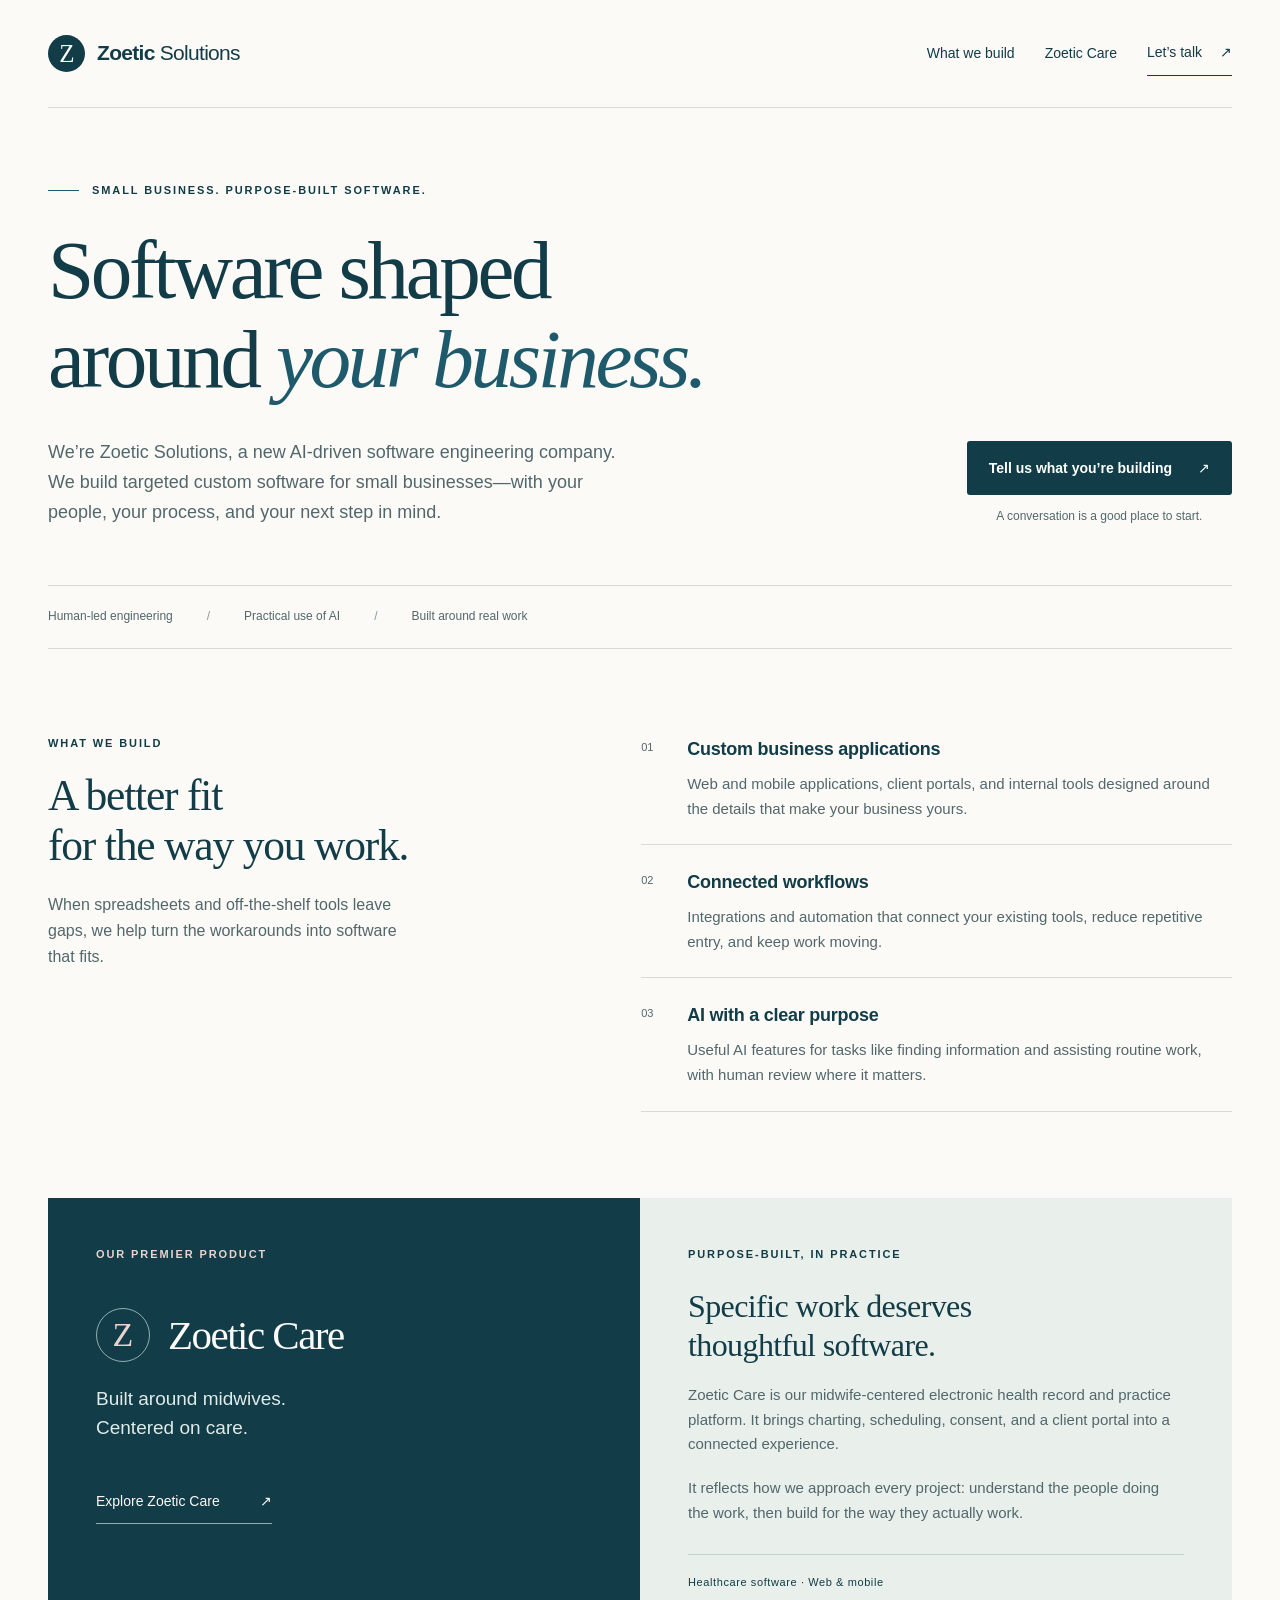
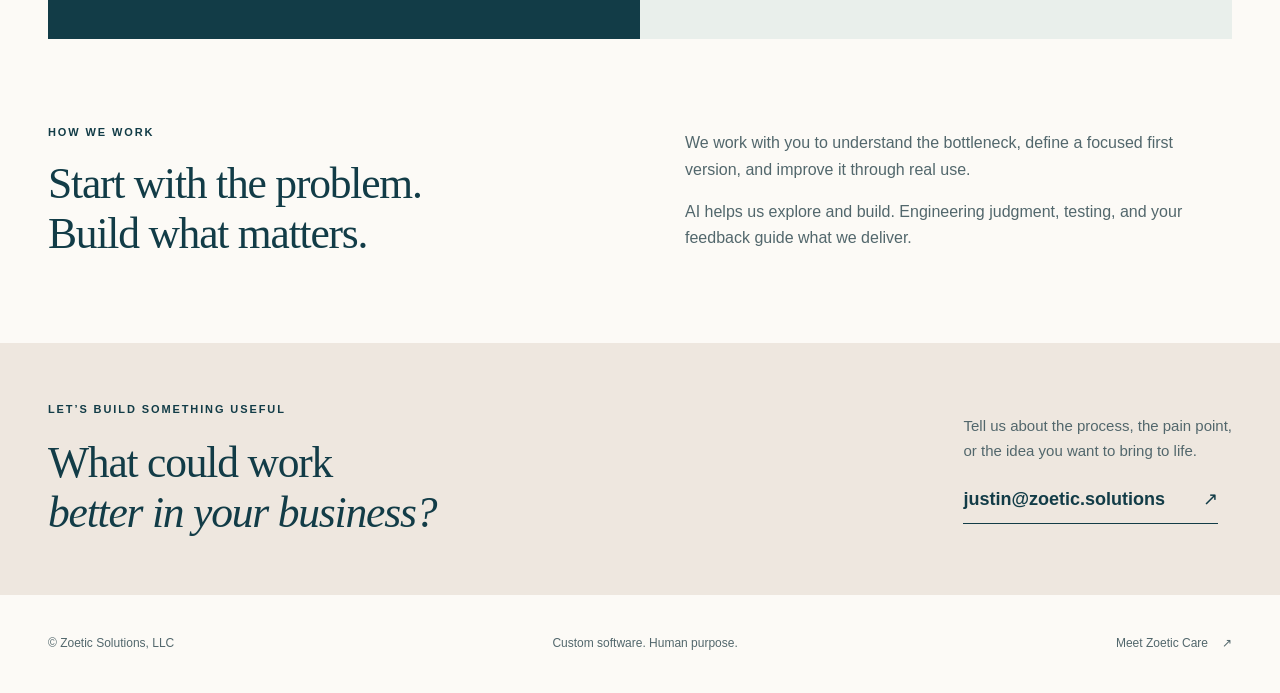
==== index.html @ 2886ff0d "feat: launch Zoetic Solutions company website" ====
<!doctype html>
<html lang="en">
  <head>
    <meta charset="utf-8">
    <meta name="viewport" content="width=device-width, initial-scale=1">
    <meta name="theme-color" content="#123c47">
    <title>Zoetic Solutions | Custom software for small businesses</title>
    <meta name="description" content="Zoetic Solutions is an AI-driven software engineering company building targeted custom software for small businesses. Makers of Zoetic Care, our premier product.">
    <meta property="og:type" content="website">
    <meta property="og:title" content="Zoetic Solutions — Software shaped around your business.">
    <meta property="og:description" content="AI-driven software engineering for small businesses. Purpose-built applications, workflow automation, and practical AI. Makers of Zoetic Care.">
    <meta property="og:url" content="https://zoetic.solutions/">
    <link rel="canonical" href="https://zoetic.solutions/">
    <link rel="icon" href="/favicon.svg" type="image/svg+xml">
    <link rel="stylesheet" href="/styles.css">
  </head>
  <body>
    <a class="skip-link" href="#main">Skip to content</a>
    <header class="site-header wrap">
      <a class="brand" href="/" aria-label="Zoetic Solutions home">
        <span class="brand-mark" aria-hidden="true">Z</span>
        <span>Zoetic <span class="brand-light">Solutions</span></span>
      </a>
      <nav aria-label="Main navigation">
        <a href="#services">What we build</a>
        <a href="#zoetic-care">Zoetic Care</a>
        <a class="nav-contact" href="#contact">Let’s talk <span aria-hidden="true">↗</span></a>
      </nav>
    </header>
    <main id="main">
      <section class="hero wrap" aria-labelledby="hero-title">
        <p class="eyebrow"><span class="small-rule" aria-hidden="true"></span> Small business. Purpose-built software.</p>
        <h1 id="hero-title">Software shaped<br>around <em>your business.</em></h1>
        <div class="hero-bottom">
          <p class="hero-copy">We’re Zoetic Solutions, a new AI-driven software engineering company. We build targeted custom software for small businesses—with your people, your process, and your next step in mind.</p>
          <div class="hero-action">
            <a class="button" href="mailto:justin@zoetic.solutions?subject=Project%20inquiry">Tell us what you’re building <span aria-hidden="true">↗</span></a>
            <span class="action-note">A conversation is a good place to start.</span>
          </div>
        </div>
        <div class="principles" aria-label="Our approach">
          <span>Human-led engineering</span>
          <span>Practical use of AI</span>
          <span>Built around real work</span>
        </div>
      </section>

      <section class="services wrap" id="services" aria-labelledby="services-title">
        <div class="section-intro">
          <p class="eyebrow">What we build</p>
          <h2 id="services-title">A better fit<br> for the way you work.</h2>
          <p>When spreadsheets and off-the-shelf tools leave gaps, we help turn the workarounds into software that fits.</p>
        </div>
        <div class="service-list">
          <article class="service">
            <span class="service-index" aria-hidden="true">01</span>
            <div><h3>Custom business applications</h3><p>Web and mobile applications, client portals, and internal tools designed around the details that make your business yours.</p></div>
          </article>
          <article class="service">
            <span class="service-index" aria-hidden="true">02</span>
            <div><h3>Connected workflows</h3><p>Integrations and automation that connect your existing tools, reduce repetitive entry, and keep work moving.</p></div>
          </article>
          <article class="service">
            <span class="service-index" aria-hidden="true">03</span>
            <div><h3>AI with a clear purpose</h3><p>Useful AI features for tasks like finding information and assisting routine work, with human review where it matters.</p></div>
          </article>
        </div>
      </section>

      <section class="product wrap" id="zoetic-care" aria-labelledby="product-title">
        <div class="product-identity">
          <p class="eyebrow">Our premier product</p>
          <div class="care-wordmark"><span class="care-mark" aria-hidden="true">Z</span><h2 id="product-title">Zoetic Care</h2></div>
          <p class="product-tagline">Built around midwives.<br>Centered on care.</p>
          <a class="product-link" href="https://zoetic.care/">Explore Zoetic Care <span aria-hidden="true">↗</span></a>
        </div>
        <div class="product-story">
          <p class="eyebrow">Purpose-built, in practice</p>
          <h3>Specific work deserves<br>thoughtful software.</h3>
          <p>Zoetic Care is our midwife-centered electronic health record and practice platform. It brings charting, scheduling, consent, and a client portal into a connected experience.</p>
          <p>It reflects how we approach every project: understand the people doing the work, then build for the way they actually work.</p>
          <span class="product-category">Healthcare software · Web &amp; mobile</span>
        </div>
      </section>

      <section class="approach wrap" aria-labelledby="approach-title">
        <div><p class="eyebrow">How we work</p><h2 id="approach-title">Start with the problem.<br>Build what matters.</h2></div>
        <div class="approach-copy"><p>We work with you to understand the bottleneck, define a focused first version, and improve it through real use.</p><p>AI helps us explore and build. Engineering judgment, testing, and your feedback guide what we deliver.</p></div>
      </section>

      <section class="contact" id="contact" aria-labelledby="contact-title">
        <div class="wrap contact-inner">
          <div><p class="eyebrow">Let’s build something useful</p><h2 id="contact-title">What could work<br><em>better in your business?</em></h2></div>
          <div class="contact-action"><p>Tell us about the process, the pain point,<br>or the idea you want to bring to life.</p><a href="mailto:justin@zoetic.solutions?subject=Custom%20software%20for%20my%20business">justin@zoetic.solutions <span aria-hidden="true">↗</span></a></div>
        </div>
      </section>
    </main>
    <footer class="wrap site-footer"><span>© Zoetic Solutions, LLC</span><span>Custom software. Human purpose.</span><a href="https://zoetic.care/">Meet Zoetic Care <span aria-hidden="true">↗</span></a></footer>
  </body>
</html>
---- styles.css ----
:root {
  color-scheme: light;
  --paper: #fcfaf6;
  --ink: #123c47;
  --muted: #52676c;
  --teal: #1e5a6b;
  --line: #d7dcd7;
  --soft: #e9efeb;
  --blush: #e9d3cf;
  --serif: "Iowan Old Style", "Palatino Linotype", Palatino, Georgia, serif;
  --sans: -apple-system, BlinkMacSystemFont, "Segoe UI", Helvetica, Arial, sans-serif;
}
* { box-sizing: border-box; }
html { scroll-padding-top: 24px; }
body { margin: 0; background: var(--paper); color: var(--ink); font: 17px/1.65 var(--sans); }
a { color: inherit; text-underline-offset: 5px; }
a:hover { text-decoration-thickness: 2px; }
a:focus-visible { outline: 3px solid #bc7c46; outline-offset: 6px; }
h1, h2, h3, p { margin: 0; }
h1, h2 { font-family: var(--serif); font-weight: 400; }
em { font-weight: 400; }
.wrap { width: min(1184px, calc(100% - 96px)); margin-inline: auto; }
.skip-link { position: absolute; top: -100px; left: 24px; padding: 12px 20px; z-index: 20; background: var(--ink); color: white; }
.skip-link:focus { top: 16px; }
.site-header { display: flex; justify-content: space-between; align-items: center; gap: 24px; min-height: 108px; border-bottom: 1px solid var(--line); }
.brand { display: inline-flex; align-items: center; gap: 12px; text-decoration: none; font-size: 21px; font-weight: 650; letter-spacing: -.7px; white-space: nowrap; min-height: 44px; }
.brand-light { font-weight: 400; }
.brand-mark { display: grid; place-items: center; width: 37px; height: 37px; background: var(--ink); color: var(--paper); border-radius: 50%; font: 25px var(--serif); }
nav { display: flex; align-items: center; gap: 30px; font-size: 14px; font-weight: 500; }
nav a { display: inline-flex; align-items: center; min-height: 44px; text-decoration: none; }
nav a:hover { text-decoration: underline; }
.nav-contact { gap: 18px; border-bottom: 1px solid var(--ink); }
.hero { padding-top: 74px; }
.eyebrow { font-size: 11px; line-height: 1.5; letter-spacing: 1.9px; text-transform: uppercase; font-weight: 650; }
.hero > .eyebrow { display: flex; align-items: center; gap: 13px; }
.small-rule { width: 31px; height: 1px; background: var(--teal); }
h1 { margin-top: 27px; font-size: clamp(52px, 6.5vw, 86px); line-height: 1.08; letter-spacing: -3.4px; }
h1 em { color: var(--teal); }
.hero-bottom { display: flex; justify-content: space-between; align-items: end; gap: 52px; margin-top: 33px; }
.hero-copy { max-width: 588px; color: var(--muted); font-size: 18px; }
.hero-action { flex-shrink: 0; display: flex; flex-direction: column; gap: 12px; }
.button { display: inline-flex; justify-content: space-between; align-items: center; gap: 26px; min-height: 54px; padding: 14px 22px; background: var(--ink); color: white; text-decoration: none; font-size: 14px; font-weight: 550; border-radius: 3px; }
.button:hover { background: var(--teal); }
.action-note { font-size: 12px; color: var(--muted); text-align: center; }
.principles { margin-top: 58px; padding: 21px 0; display: flex; gap: 34px; border-top: 1px solid var(--line); border-bottom: 1px solid var(--line); font-size: 12px; color: var(--muted); }
.principles span + span::before { content: "/"; margin-right: 34px; color: #8b9997; }
.services { display: grid; grid-template-columns: .92fr 1.08fr; gap: 90px; padding-block: 86px; }
h2 { font-size: clamp(32px, 3.4vw, 44px); line-height: 1.15; letter-spacing: -1.2px; }
.section-intro h2, .approach h2 { margin-top: 18px; }
.section-intro > p:last-child { color: var(--muted); margin-top: 22px; max-width: 350px; font-size: 16px; }
.service { display: grid; grid-template-columns: 29px 1fr; gap: 17px; padding-block: 23px; border-bottom: 1px solid var(--line); }
.service:first-child { padding-top: 0; }
.service-index { padding-top: 3px; font-size: 11px; color: var(--muted); font-variant-numeric: tabular-nums; }
.service h3 { font-size: 18px; font-weight: 550; letter-spacing: -.25px; }
.service p { margin-top: 7px; color: var(--muted); font-size: 15px; }
.product { display: grid; grid-template-columns: 1fr 1fr; }
.product-identity { padding: 48px; background: var(--ink); color: var(--paper); display: flex; flex-direction: column; align-items: flex-start; }
.product-identity > .eyebrow { color: var(--blush); }
.care-wordmark { display: flex; align-items: center; gap: 18px; margin-top: 46px; }
.care-mark { width: 54px; height: 54px; border: 1px solid #90afb3; border-radius: 50%; display: grid; place-items: center; color: var(--blush); font: 34px var(--serif); }
.care-wordmark h2 { font-size: clamp(34px, 3.2vw, 44px); letter-spacing: -1.5px; }
.product-tagline { margin-top: 23px; font-size: 19px; line-height: 1.5; color: #dfebe9; }
.product-link { margin-top: 38px; display: inline-flex; align-items: center; gap: 40px; min-height: 44px; text-decoration: none; border-bottom: 1px solid #90afb3; font-size: 14px; }
.product-link:hover { color: var(--blush); }
.product-story { padding: 48px; background: var(--soft); }
.product-story h3 { font: 32px/1.2 var(--serif); margin-top: 25px; letter-spacing: -.6px; }
.product-story > p:not(.eyebrow) { color: var(--muted); font-size: 15px; margin-top: 19px; }
.product-category { display: block; margin-top: 28px; padding-top: 18px; border-top: 1px solid #c5d2cc; font-size: 11px; letter-spacing: .6px; }
.approach { padding-block: 85px; display: grid; grid-template-columns: 1fr 1fr; gap: 90px; align-items: center; }
.approach-copy { color: var(--muted); font-size: 16px; }
.approach-copy p + p { margin-top: 16px; }
.contact { background: #eee7df; }
.contact-inner { padding-block: 58px; display: flex; justify-content: space-between; gap: 48px; align-items: center; }
.contact h2 { margin-top: 19px; }
.contact-action p { color: var(--muted); font-size: 15px; }
.contact-action a { display: inline-flex; align-items: center; gap: 38px; min-height: 48px; margin-top: 13px; font-weight: 550; font-size: 18px; text-decoration: none; border-bottom: 1px solid var(--ink); overflow-wrap: anywhere; }
.site-footer { min-height: 98px; display: flex; justify-content: space-between; align-items: center; gap: 20px; font-size: 12px; color: var(--muted); }
.site-footer a { display: inline-flex; align-items: center; gap: 14px; min-height: 44px; text-decoration: none; }
@media (max-width: 960px) {
  .wrap { width: calc(100% - 64px); }
  .hero-bottom { align-items: start; flex-direction: column; gap: 26px; }
  .hero-action { align-items: start; }
  .services, .approach { gap: 40px; }
  .product-identity, .product-story { padding: 34px; }
  .care-wordmark { gap: 12px; }
  .contact-inner { align-items: start; flex-direction: column; gap: 28px; }
}
@media (max-width: 620px) {
  .wrap { width: calc(100% - 40px); }
  .site-header { min-height: 0; padding-block: 20px 10px; flex-wrap: wrap; gap: 12px; }
  .brand { font-size: 21px; }
  nav { width: 100%; justify-content: space-between; gap: 12px; font-size: 12px; }
  .nav-contact { gap: 9px; }
  .hero { padding-top: 44px; }
  .eyebrow { font-size: 10px; letter-spacing: 1.3px; }
  .small-rule { width: 18px; }
  h1 { font-size: clamp(43px, 10.5vw, 65px); letter-spacing: -1.8px; line-height: 1.13; margin-top: 22px; }
  .hero-copy { font-size: 16px; }
  .hero-bottom { margin-top: 25px; }
  .hero-action { width: 100%; }
  .button { font-size: 13px; gap: 20px; }
  .action-note { text-align: left; font-size: 11px; }
  .principles { margin-top: 36px; gap: 9px; flex-direction: column; padding-block: 18px; font-size: 12px; }
  .principles span + span::before { content: none; }
  .services { grid-template-columns: 1fr; padding-block: 49px; gap: 30px; }
  h2 { font-size: 34px; }
  .section-intro h2 br { display: none; }
  .section-intro > p:last-child { max-width: none; }
  .service h3 { font-size: 17px; }
  .product { grid-template-columns: 1fr; }
  .product-identity, .product-story { padding: 30px 26px; }
  .care-wordmark { margin-top: 35px; }
  .care-wordmark h2 { font-size: 36px; }
  .care-mark { width: 46px; height: 46px; font-size: 28px; }
  .product-story h3 { font-size: 30px; }
  .approach { padding-block: 49px; grid-template-columns: 1fr; gap: 24px; }
  .contact-inner { padding-block: 42px; }
  .contact h2 { font-size: 33px; }
  .contact-action a { font-size: 16px; gap: 20px; }
  .site-footer { flex-wrap: wrap; gap: 7px 16px; padding-block: 23px; }
  .site-footer > span:nth-child(2) { display: none; }
}
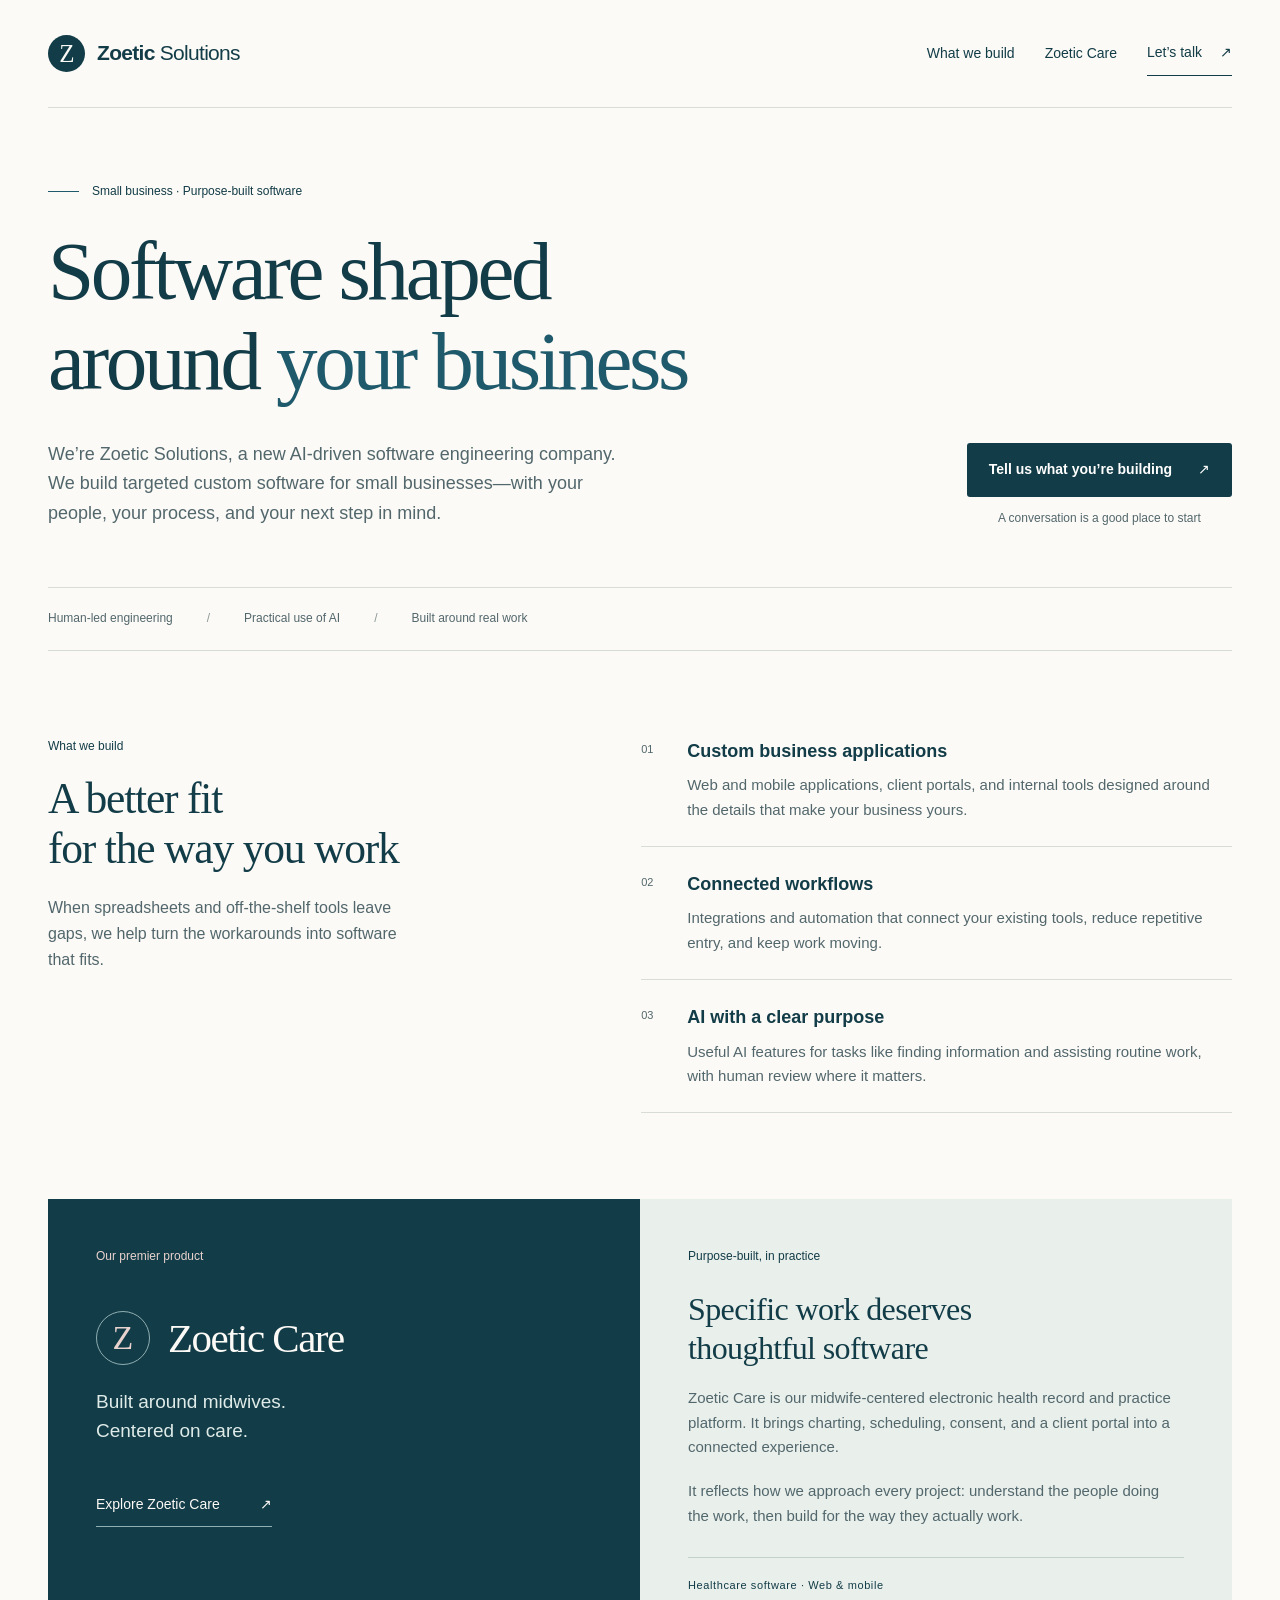
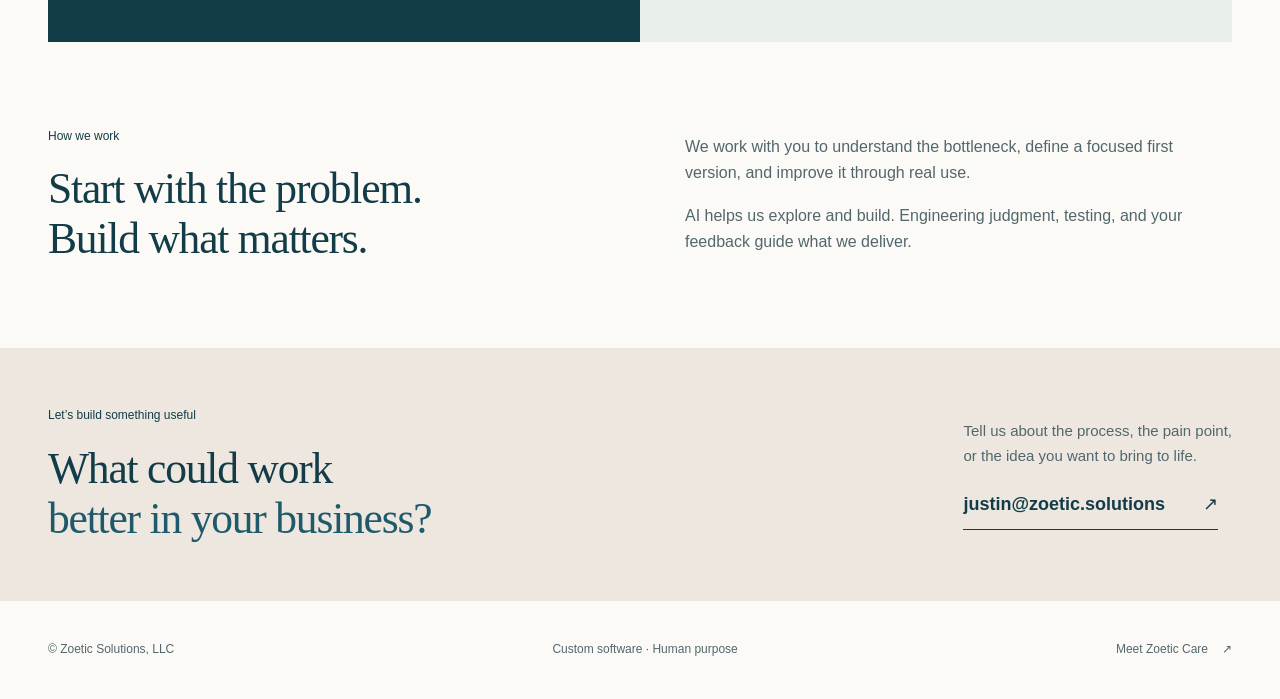
==== commit c90a858b: "fix: drop uppercase tracked labels, italic emphasis and trailing periods on short copy Audit of the " ====
--- a/index.html
+++ b/index.html
@@ -7,7 +7,7 @@
     <title>Zoetic Solutions | Custom software for small businesses</title>
     <meta name="description" content="Zoetic Solutions is an AI-driven software engineering company building targeted custom software for small businesses. Makers of Zoetic Care, our premier product.">
     <meta property="og:type" content="website">
-    <meta property="og:title" content="Zoetic Solutions — Software shaped around your business.">
+    <meta property="og:title" content="Zoetic Solutions — Software shaped around your business">
     <meta property="og:description" content="AI-driven software engineering for small businesses. Purpose-built applications, workflow automation, and practical AI. Makers of Zoetic Care.">
     <meta property="og:url" content="https://zoetic.solutions/">
     <link rel="canonical" href="https://zoetic.solutions/">
@@ -29,13 +29,13 @@
     </header>
     <main id="main">
       <section class="hero wrap" aria-labelledby="hero-title">
-        <p class="eyebrow"><span class="small-rule" aria-hidden="true"></span> Small business. Purpose-built software.</p>
-        <h1 id="hero-title">Software shaped<br>around <em>your business.</em></h1>
+        <p class="eyebrow"><span class="small-rule" aria-hidden="true"></span> Small business · Purpose-built software</p>
+        <h1 id="hero-title">Software shaped<br>around <em>your business</em></h1>
         <div class="hero-bottom">
           <p class="hero-copy">We’re Zoetic Solutions, a new AI-driven software engineering company. We build targeted custom software for small businesses—with your people, your process, and your next step in mind.</p>
           <div class="hero-action">
             <a class="button" href="mailto:justin@zoetic.solutions?subject=Project%20inquiry">Tell us what you’re building <span aria-hidden="true">↗</span></a>
-            <span class="action-note">A conversation is a good place to start.</span>
+            <span class="action-note">A conversation is a good place to start</span>
           </div>
         </div>
         <div class="principles" aria-label="Our approach">
@@ -48,7 +48,7 @@
       <section class="services wrap" id="services" aria-labelledby="services-title">
         <div class="section-intro">
           <p class="eyebrow">What we build</p>
-          <h2 id="services-title">A better fit<br> for the way you work.</h2>
+          <h2 id="services-title">A better fit<br> for the way you work</h2>
           <p>When spreadsheets and off-the-shelf tools leave gaps, we help turn the workarounds into software that fits.</p>
         </div>
         <div class="service-list">
@@ -76,7 +76,7 @@
         </div>
         <div class="product-story">
           <p class="eyebrow">Purpose-built, in practice</p>
-          <h3>Specific work deserves<br>thoughtful software.</h3>
+          <h3>Specific work deserves<br>thoughtful software</h3>
           <p>Zoetic Care is our midwife-centered electronic health record and practice platform. It brings charting, scheduling, consent, and a client portal into a connected experience.</p>
           <p>It reflects how we approach every project: understand the people doing the work, then build for the way they actually work.</p>
           <span class="product-category">Healthcare software · Web &amp; mobile</span>
@@ -95,6 +95,6 @@
         </div>
       </section>
     </main>
-    <footer class="wrap site-footer"><span>© Zoetic Solutions, LLC</span><span>Custom software. Human purpose.</span><a href="https://zoetic.care/">Meet Zoetic Care <span aria-hidden="true">↗</span></a></footer>
+    <footer class="wrap site-footer"><span>© Zoetic Solutions, LLC</span><span>Custom software · Human purpose</span><a href="https://zoetic.care/">Meet Zoetic Care <span aria-hidden="true">↗</span></a></footer>
   </body>
 </html>
--- a/styles.css
+++ b/styles.css
@@ -18,7 +18,7 @@
 a:focus-visible { outline: 3px solid #bc7c46; outline-offset: 6px; }
 h1, h2, h3, p { margin: 0; }
 h1, h2 { font-family: var(--serif); font-weight: 400; }
-em { font-weight: 400; }
+em { font-style: normal; font-weight: 400; }
 .wrap { width: min(1184px, calc(100% - 96px)); margin-inline: auto; }
 .skip-link { position: absolute; top: -100px; left: 24px; padding: 12px 20px; z-index: 20; background: var(--ink); color: white; }
 .skip-link:focus { top: 16px; }
@@ -31,11 +31,11 @@
 nav a:hover { text-decoration: underline; }
 .nav-contact { gap: 18px; border-bottom: 1px solid var(--ink); }
 .hero { padding-top: 74px; }
-.eyebrow { font-size: 11px; line-height: 1.5; letter-spacing: 1.9px; text-transform: uppercase; font-weight: 650; }
+.eyebrow { font-size: 12px; line-height: 1.5; font-weight: 500; }
 .hero > .eyebrow { display: flex; align-items: center; gap: 13px; }
 .small-rule { width: 31px; height: 1px; background: var(--teal); }
 h1 { margin-top: 27px; font-size: clamp(52px, 6.5vw, 86px); line-height: 1.08; letter-spacing: -3.4px; }
-h1 em { color: var(--teal); }
+h1 em, .contact h2 em { color: var(--teal); }
 .hero-bottom { display: flex; justify-content: space-between; align-items: end; gap: 52px; margin-top: 33px; }
 .hero-copy { max-width: 588px; color: var(--muted); font-size: 18px; }
 .hero-action { flex-shrink: 0; display: flex; flex-direction: column; gap: 12px; }
@@ -51,7 +51,7 @@
 .service { display: grid; grid-template-columns: 29px 1fr; gap: 17px; padding-block: 23px; border-bottom: 1px solid var(--line); }
 .service:first-child { padding-top: 0; }
 .service-index { padding-top: 3px; font-size: 11px; color: var(--muted); font-variant-numeric: tabular-nums; }
-.service h3 { font-size: 18px; font-weight: 550; letter-spacing: -.25px; }
+.service h3 { font-size: 18px; font-weight: 550; }
 .service p { margin-top: 7px; color: var(--muted); font-size: 15px; }
 .product { display: grid; grid-template-columns: 1fr 1fr; }
 .product-identity { padding: 48px; background: var(--ink); color: var(--paper); display: flex; flex-direction: column; align-items: flex-start; }
@@ -92,7 +92,7 @@
   nav { width: 100%; justify-content: space-between; gap: 12px; font-size: 12px; }
   .nav-contact { gap: 9px; }
   .hero { padding-top: 44px; }
-  .eyebrow { font-size: 10px; letter-spacing: 1.3px; }
+  .eyebrow { font-size: 11px; }
   .small-rule { width: 18px; }
   h1 { font-size: clamp(43px, 10.5vw, 65px); letter-spacing: -1.8px; line-height: 1.13; margin-top: 22px; }
   .hero-copy { font-size: 16px; }
